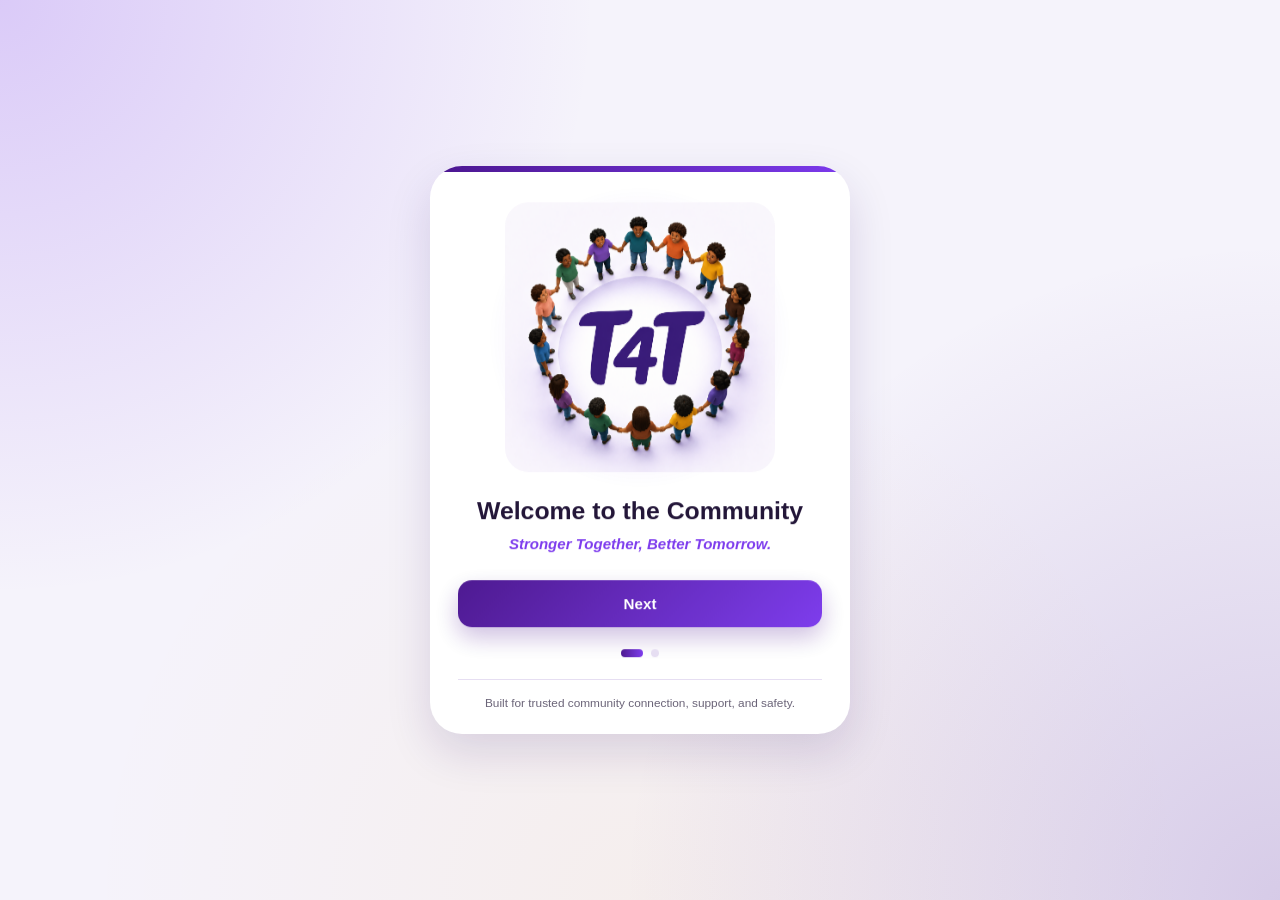
==== secta.html @ e0fe01f5 "Initial commit: Tit4Tat community portal" ====
<!DOCTYPE html>
<html lang="en">
<head>
  <meta charset="UTF-8" />
  <meta name="viewport" content="width=device-width, initial-scale=1.0" />
  <title>Tit4Tat | Community Activities</title>

  <link rel="stylesheet" href="src/css/shared.css" />

  <style>
    /* ---- ACTIVITIES PAGE STYLES ---- */

    .content-grid {
      display: grid;
      grid-template-columns: 1fr;
      gap: 22px;
    }

    /* Grid items default to min-width:auto, which lets a wide child (like
       the horizontal-scroll carousels below) force the whole column wider
       than the viewport instead of scrolling within its own bounds. */
    .content-grid > div {
      min-width: 0;
    }

    /* MY ACTIVITY (member / regular member dashboard analytics) */

    .my-stats-grid {
      display: grid;
      grid-template-columns: repeat(4, 1fr);
      gap: 16px;
      margin-bottom: 22px;
    }

    .stat-card {
      background: var(--card);
      border: 1px solid var(--border);
      border-radius: var(--radius);
      box-shadow: var(--shadow);
      padding: 18px;
    }

    .stat-card small { color: var(--muted); font-weight: 800; }
    .stat-card h3 { font-size: 1.7rem; margin: 8px 0 6px; }
    .stat-card p { color: var(--muted); font-size: 0.82rem; }

    .business-callout {
      display: flex;
      align-items: center;
      justify-content: space-between;
      gap: 14px;
      flex-wrap: wrap;
      background: linear-gradient(135deg, var(--primary-dark), var(--accent));
      color: #fff;
      border-radius: var(--radius);
      padding: 18px 20px;
      margin-bottom: 22px;
    }

    .business-callout h4 { font-size: 1rem; margin-bottom: 4px; }
    .business-callout p { color: rgba(255, 255, 255, 0.82); font-size: 0.86rem; }

    @media (max-width: 900px) {
      .my-stats-grid { grid-template-columns: repeat(2, 1fr); }
    }

    @media (max-width: 480px) {
      .my-stats-grid { grid-template-columns: 1fr; }
    }

    /* Phone-style dashboard preview carousels (Activity / Members) —
       only shown via .mobile-only, see shared.css */
    .mobile-welcome p { color: var(--muted); font-size: 0.9rem; }
    .mobile-welcome h2 { font-size: 1.3rem; font-weight: 900; }

    .mobile-carousel-header {
      display: flex;
      align-items: center;
      justify-content: space-between;
      margin-bottom: 10px;
    }

    .mobile-carousel-header h3 { font-size: 1rem; }

    .mobile-carousel-header button {
      background: transparent;
      color: var(--primary);
      font-weight: 700;
      font-size: 0.85rem;
      padding: 0;
    }

    .mobile-activity-card {
      width: 150px;
      border-radius: 16px;
      overflow: hidden;
      background: #fff;
      border: 1px solid var(--border);
      box-shadow: var(--shadow);
      cursor: pointer;
    }

    .mobile-activity-card .thumb {
      height: 80px;
      background-size: cover;
      background-position: center;
      background-color: var(--primary-light);
    }

    .mobile-activity-card .info { padding: 10px; }
    .mobile-activity-card h4 { font-size: 0.84rem; margin-bottom: 3px; line-height: 1.25; }
    .mobile-activity-card p { color: var(--muted); font-size: 0.72rem; }

    .mobile-member-card {
      width: 74px;
      text-align: center;
      cursor: pointer;
    }

    .mobile-member-card .avatar-circle {
      width: 54px;
      height: 54px;
      border-radius: 50%;
      margin: 0 auto 6px;
      background: linear-gradient(135deg, #f59e0b, #7c3aed);
      color: #fff;
      display: grid;
      place-items: center;
      font-weight: 900;
      font-size: 0.9rem;
      overflow: hidden;
    }

    .mobile-member-card span {
      font-size: 0.72rem;
      font-weight: 700;
      display: block;
      overflow: hidden;
      text-overflow: ellipsis;
      white-space: nowrap;
    }

    .section-header button {
      background: transparent;
      color: var(--primary);
      font-weight: 700;
      font-size: 0.88rem;
      padding: 0;
    }

    /* .btn-* buttons (e.g. the admin "+ New Activity" action) keep their real
       button styling even inside a .section-header, overriding the link-like
       default above. */
    .section-header .btn {
      background: var(--primary);
      color: #fff;
      font-weight: 800;
      padding: 10px 16px;
      border-radius: 12px;
    }

    .section-header .btn.btn-outline {
      background: transparent;
      color: var(--primary);
    }

    #announcementsList .announcement-item {
      border-left: 3px solid var(--accent);
      padding: 10px 14px;
      margin-bottom: 10px;
      background: var(--primary-light);
      border-radius: 0 12px 12px 0;
    }

    #announcementsList .announcement-item:last-child { margin-bottom: 0; }
    #announcementsList h4 { font-size: 0.95rem; margin-bottom: 3px; }
    #announcementsList p { color: var(--text); font-size: 0.87rem; line-height: 1.4; }
    #announcementsList small { color: var(--muted); }

    #newActivityModal label {
      display: block;
      font-weight: 800;
      font-size: 0.85rem;
      margin-bottom: 6px;
    }

    #newActivityModal input,
    #newActivityModal textarea {
      margin-top: 0;
    }

    /* Featured Activity Banner */
    .featured-activity {
      min-height: 260px;
      border-radius: 20px;
      overflow: hidden;
      position: relative;
      background:
        linear-gradient(180deg, rgba(31, 18, 53, 0.06), rgba(31, 18, 53, 0.84)),
        url("https://images.unsplash.com/photo-1559027615-cd4628902d4a?auto=format&fit=crop&w=1200&q=80");
      background-color: var(--primary-dark);
      background-size: cover;
      background-position: center;
      display: flex;
      align-items: flex-end;
      padding: 22px;
      color: #fff;
    }

    .tag {
      display: inline-flex;
      padding: 5px 10px;
      border-radius: 999px;
      background: rgba(255, 255, 255, 0.18);
      color: #fff;
      font-size: 0.76rem;
      font-weight: 800;
      margin-bottom: 10px;
      backdrop-filter: blur(6px);
    }

    .featured-activity h3 {
      font-size: 1.55rem;
      font-weight: 900;
      margin-bottom: 8px;
    }

    .activity-meta {
      display: flex;
      flex-wrap: wrap;
      gap: 10px;
      font-size: 0.86rem;
      color: rgba(255, 255, 255, 0.88);
      margin-bottom: 18px;
    }

    .btn-row {
      display: flex;
      gap: 10px;
      flex-wrap: wrap;
    }

    /* Activity List */
    .activity-list {
      display: grid;
      gap: 12px;
      margin-top: 18px;
    }

    .activity-item {
      display: grid;
      grid-template-columns: 100px 1fr auto;
      gap: 14px;
      align-items: center;
      border: 1px solid var(--border);
      background: #fff;
      padding: 12px;
      border-radius: 16px;
      cursor: pointer;
      transition: border-color 0.18s, box-shadow 0.18s, transform 0.18s;
    }

    .activity-item:hover,
    .activity-item.active {
      border-color: var(--accent);
      box-shadow: 0 6px 18px rgba(124, 58, 237, 0.12);
      transform: translateY(-1px);
    }

    .activity-thumb {
      height: 80px;
      border-radius: 12px;
      background-color: var(--primary-light);
      background-size: cover;
      background-position: center;
    }

    .activity-info h4 { margin-bottom: 5px; font-size: 0.97rem; }
    .activity-info p  { color: var(--muted); font-size: 0.84rem; line-height: 1.4; }

    .status {
      padding: 5px 10px;
      border-radius: 999px;
      font-size: 0.74rem;
      font-weight: 900;
      white-space: nowrap;
    }

    .status.going { color: #166534; background: #dcfce7; }
    .status.open  { color: var(--primary); background: var(--primary-light); }

    /* Right Detail Panel */
    .details-image {
      height: 180px;
      border-radius: 16px;
      background-size: cover;
      background-position: center;
      margin-bottom: 16px;
    }

    .details-title { margin-bottom: 10px; }
    .details-title h3 { font-size: 1.25rem; font-weight: 900; margin-bottom: 6px; }
    .details-title p  { color: var(--muted); line-height: 1.5; font-size: 0.9rem; }

    .details-list { display: grid; gap: 12px; margin: 16px 0; }

    /* Overlapping mini-avatars */
    .participants { display: flex; align-items: center; margin: 14px 0 20px; }

    .mini-avatar {
      width: 32px;
      height: 32px;
      border-radius: 50%;
      border: 2px solid #fff;
      margin-left: -8px;
      background: linear-gradient(135deg, #f59e0b, #7c3aed);
      display: grid;
      place-items: center;
      color: #fff;
      font-weight: 900;
      font-size: 0.74rem;
    }

    .mini-avatar:first-child { margin-left: 0; }

    .participant-count {
      margin-left: 9px;
      color: var(--muted);
      font-size: 0.84rem;
      font-weight: 700;
    }

    /* Reminder card */
    .reminder-card {
      margin-top: 18px;
      background: #14082f;
      color: #fff;
      border-radius: 18px;
      padding: 16px 18px;
      display: grid;
      gap: 7px;
    }

    .reminder-card small  { opacity: 0.7; font-size: 0.76rem; }
    .reminder-card strong { font-size: 0.96rem; }
    .reminder-card p      { color: rgba(255,255,255,0.72); font-size: 0.84rem; }

    /* My Activities */
    .my-activities { margin-top: 22px; }

    .mini-grid {
      display: grid;
      grid-template-columns: repeat(3, 1fr);
      gap: 14px;
    }

    .mini-card {
      background: #fff;
      border: 1px solid var(--border);
      border-radius: 16px;
      padding: 16px;
      box-shadow: var(--shadow);
      transition: box-shadow 0.18s;
    }

    .mini-card:hover  { box-shadow: var(--shadow-lg); }
    .mini-card small  { color: var(--muted); font-size: 0.78rem; }
    .mini-card h4     { margin: 7px 0 4px; font-size: 0.96rem; }

    .empty-state {
      display: none;
      padding: 28px;
      text-align: center;
      color: var(--muted);
      border: 1px dashed var(--border);
      border-radius: 16px;
      font-size: 0.9rem;
    }

    /* Page-level responsive */
    @media (max-width: 1100px) {
      .mini-grid    { grid-template-columns: repeat(2, 1fr); }
    }

    @media (max-width: 640px) {
      .activity-item { grid-template-columns: 86px 1fr; }
      .activity-item .status { grid-column: 2; width: fit-content; }
      .featured-activity { min-height: 300px; }
      .mini-grid { grid-template-columns: 1fr; }
    }

    /* ---- ACTIVITY DETAILS MODAL ---- */

    .modal-backdrop {
      display: none;
      position: fixed;
      inset: 0;
      background: rgba(15, 5, 35, 0.58);
      backdrop-filter: blur(6px);
      -webkit-backdrop-filter: blur(6px);
      z-index: 500;
      padding: 20px;
      align-items: center;
      justify-content: center;
    }

    .modal-backdrop.open {
      display: flex;
    }

    .activity-modal {
      width: min(620px, 100%);
      max-height: 90dvh;
      max-height: 90vh;
      background: #fff;
      border-radius: 24px;
      box-shadow: 0 30px 80px rgba(15, 5, 35, 0.3);
      overflow: hidden;
      display: flex;
      flex-direction: column;
      animation: modal-enter 0.28s cubic-bezier(0.34, 1.56, 0.64, 1) both;
    }

    @keyframes modal-enter {
      from { transform: translateY(24px) scale(0.96); }
      to   { transform: translateY(0)     scale(1); }
    }

    .modal-hero {
      position: relative;
      height: 220px;
      background-color: var(--primary-dark);
      background-size: cover;
      background-position: center;
      flex-shrink: 0;
    }

    .modal-hero::after {
      content: "";
      position: absolute;
      inset: 0;
      background: linear-gradient(to top, rgba(15,5,35,0.7) 0%, transparent 55%);
    }

    .modal-hero-tag {
      position: absolute;
      top: 14px;
      left: 16px;
      z-index: 2;
      display: inline-flex;
      padding: 5px 11px;
      border-radius: 999px;
      background: rgba(255,255,255,0.18);
      backdrop-filter: blur(8px);
      color: #fff;
      font-size: 0.74rem;
      font-weight: 800;
    }

    .modal-close {
      position: absolute;
      top: 12px;
      right: 14px;
      z-index: 2;
      width: 34px;
      height: 34px;
      border-radius: 50%;
      background: rgba(255,255,255,0.2);
      backdrop-filter: blur(8px);
      color: #fff;
      font-size: 1rem;
      display: grid;
      place-items: center;
      cursor: pointer;
      border: none;
      transition: background 0.18s;
    }

    .modal-close:hover { background: rgba(255,255,255,0.35); }

    .modal-hero-title {
      position: absolute;
      bottom: 14px;
      left: 16px;
      right: 16px;
      z-index: 2;
      color: #fff;
    }

    .modal-hero-title h2 {
      font-size: 1.45rem;
      font-weight: 900;
      margin-bottom: 4px;
      line-height: 1.2;
    }

    .modal-hero-title p {
      font-size: 0.84rem;
      opacity: 0.85;
    }

    .modal-body {
      padding: 22px;
      overflow-y: auto;
      flex: 1;
    }

    .modal-details-list {
      display: grid;
      gap: 12px;
      margin-bottom: 18px;
    }

    .modal-participants {
      display: flex;
      align-items: center;
      margin-bottom: 20px;
    }

    .modal-actions {
      display: grid;
      grid-template-columns: 1fr 1fr;
      gap: 10px;
    }

    .modal-reminder {
      margin-top: 16px;
      background: #14082f;
      color: #fff;
      border-radius: 16px;
      padding: 14px 16px;
      display: grid;
      gap: 6px;
    }

    .modal-reminder small  { opacity: 0.7; font-size: 0.74rem; }
    .modal-reminder strong { font-size: 0.92rem; }
    .modal-reminder p      { color: rgba(255,255,255,0.7); font-size: 0.82rem; }

    @media (max-width: 480px) {
      .activity-modal { border-radius: 20px 20px 0 0; }
      .modal-backdrop { padding: 0; align-items: flex-end; }
      .modal-actions { grid-template-columns: 1fr; }
    }
  </style>
</head>

<body>
  <!-- Mobile sidebar overlay -->
  <div class="sidebar-overlay" id="sidebarOverlay"></div>

  <div class="app-layout">
    <!-- Sidebar -->
    <aside class="sidebar">
      <div class="brand">
        <div class="brand-logo"><img src="assets/images/t4t logop.png" alt="Tit4Tat" /></div>
        <div class="brand-text">
          <h1>Tit4Tat</h1>
          <p>Community Hub</p>
        </div>
      </div>

      <div id="roleBadge" style="margin-bottom:12px;"></div>

      <nav class="nav" id="roleNav"></nav>

      <div class="sidebar-footer">
        <strong>Community Status</strong>
        <p>All systems active. 4 new activities available this week.</p>
      </div>

      <div class="sidebar-signout" id="sidebarSignout"></div>
    </aside>

    <!-- Main -->
    <main class="main">
      <!-- Topbar -->
      <header class="topbar">
        <div style="display: flex; align-items: center; gap: 12px;">
          <button class="mobile-menu-btn" id="menuBtn" aria-label="Toggle navigation menu">&#9776;</button>
          <div class="page-title">
            <h2>Community Activities</h2>
            <p>Explore, join, and keep track of what's happening in your community.</p>
          </div>
        </div>

        <div class="top-actions">
          <button class="notification" aria-label="Notifications: 3 unread">&#128276;<span>3</span></button>
          <div class="user-pill">
            <div class="avatar" id="userAvatar">A</div>
            <div>
              <strong id="userName">Alex Johnson</strong>
              <small id="userRole">Verified Member</small>
            </div>
          </div>
        </div>
      </header>

      <section class="content-grid">
        <!-- Left Content -->
        <div>
          <!-- Phone-style dashboard preview (mobile only) -->
          <section class="mobile-only mobile-welcome" style="margin-bottom: 18px;">
            <p>Welcome back,</p>
            <h2 id="mobileWelcomeName">Member</h2>
          </section>

          <section class="mobile-only" style="margin-bottom: 22px;">
            <div class="mobile-carousel-header">
              <h3>Activity</h3>
              <button onclick="scrollToList()">See All</button>
            </div>
            <div class="h-scroll" id="mobileActivityCarousel"></div>
          </section>

          <section class="mobile-only" style="margin-bottom: 22px;">
            <div class="mobile-carousel-header">
              <h3>Members</h3>
              <button onclick="window.location.href='sectc.html'">See All</button>
            </div>
            <div class="h-scroll" id="mobileMembersCarousel"></div>
          </section>

          <!-- My Activity (hidden for admins, who have their own overview dashboard) -->
          <section class="my-stats-grid" id="myStatsSection" style="display: none;">
            <div class="stat-card">
              <small>Activities Joined</small>
              <h3 id="statActivitiesJoined">0</h3>
              <p id="statUpcoming">0 upcoming across the community</p>
            </div>

            <div class="stat-card">
              <small>Reports Submitted</small>
              <h3 id="statReports">0</h3>
              <p id="statReportsBreakdown">No reports yet</p>
            </div>

            <div class="stat-card">
              <small>Unread Messages</small>
              <h3 id="statUnread">0</h3>
              <p>Waiting in your inbox</p>
            </div>

            <div class="stat-card">
              <small>Member Since</small>
              <h3 id="statMemberSince">—</h3>
              <p id="statMemberSinceRole">Community member</p>
            </div>
          </section>

          <!-- Verified-member-only business callout -->
          <div class="business-callout" id="businessCallout" style="display: none;">
            <div>
              <h4 id="businessCalloutTitle">List your business</h4>
              <p id="businessCalloutText">Let other members know what you offer.</p>
            </div>
            <button class="btn btn-light" onclick="window.location.href='sectbusiness.html'">Manage Business</button>
          </div>

          <section class="section-card" id="announcementsSection" style="margin-bottom: 22px;">
            <div class="section-header">
              <h3>Community Announcements</h3>
            </div>
            <div id="announcementsList"></div>
          </section>

          <!-- Redundant with the mobile "Activity" carousel above, so it's
               desktop-only there while staying the primary highlight on wide
               screens. -->
          <section class="section-card desktop-only">
            <div class="section-header">
              <h3>Featured Activity</h3>
              <button onclick="scrollToList()">View All</button>
            </div>

            <div class="featured-activity">
              <div>
                <span class="tag">Community Clean-Up</span>
                <h3>Clean Up Our Streets</h3>
                <div class="activity-meta">
                  <span>&#128197; Sat, May 24, 2025</span>
                  <span>&#128536; 8:00 AM - 11:00 AM</span>
                  <span>&#128205; Central Park</span>
                </div>

                <div class="btn-row">
                  <button class="btn btn-light" onclick="selectActivity(0)">View Details</button>
                  <button class="btn btn-primary" onclick="selectActivity(0); setTimeout(joinFromModal, 50);">I'm Going</button>
                </div>
              </div>
            </div>
          </section>

          <section class="section-card" style="margin-top: 22px;" id="activityListSection">
            <div class="section-header">
              <h3>All Activities</h3>
              <div style="display:flex; gap:8px;">
                <button id="newActivityBtn" class="btn btn-primary" style="display:none;" onclick="openNewActivityModal()">+ New Activity</button>
                <button>Filter</button>
              </div>
            </div>

            <div class="activity-list" id="activityList"></div>
          </section>

          <section class="my-activities">
            <div class="section-header">
              <h3>My Activities</h3>
            </div>

            <div class="mini-grid" id="myActivities"></div>
            <div class="empty-state" id="emptyState">
              You have not joined any activities yet.
            </div>
          </section>
        </div>

        <!-- Right Details Panel → now a modal (see #activityModal below) -->
      </section>
    </main>
  </div>

  <!-- Activity Details Modal -->
  <div class="modal-backdrop" id="activityModal" onclick="handleBackdropClick(event)">
    <div class="activity-modal">
      <div class="modal-hero" id="modalHero">
        <span class="modal-hero-tag" id="modalCategory">Community Clean-Up</span>
        <button class="modal-close" onclick="closeModal()" aria-label="Close">&#10005;</button>
        <div class="modal-hero-title">
          <h2 id="modalTitle">Clean Up Our Streets</h2>
          <p id="modalDescription">Let's work together to keep our community clean, safe, and beautiful.</p>
        </div>
      </div>

      <div class="modal-body">
        <div class="modal-details-list">
          <div class="detail-row">
            <div class="detail-icon">&#128197;</div>
            <div><strong>Date</strong><span id="modalDate">Sat, May 24, 2025</span></div>
          </div>
          <div class="detail-row">
            <div class="detail-icon">&#128336;</div>
            <div><strong>Time</strong><span id="modalTime">8:00 AM - 11:00 AM</span></div>
          </div>
          <div class="detail-row">
            <div class="detail-icon">&#128205;</div>
            <div><strong>Location</strong><span id="modalLocation">Central Park</span></div>
          </div>
          <div class="detail-row">
            <div class="detail-icon">&#128101;</div>
            <div><strong>Organised By</strong><span id="modalOrganizer">Tit4Tat Community Team</span></div>
          </div>
        </div>

        <strong style="font-size:0.88rem;">Participants</strong>
        <div class="modal-participants">
          <div class="mini-avatar">S</div>
          <div class="mini-avatar">J</div>
          <div class="mini-avatar">A</div>
          <div class="mini-avatar">M</div>
          <span class="participant-count" id="modalParticipants">32 going</span>
        </div>

        <div class="modal-actions">
          <button class="btn btn-primary" id="modalJoinBtn" onclick="joinFromModal()">I'm Going</button>
          <button class="btn btn-outline" onclick="addToCalendar(); closeModal();">Add to Calendar</button>
        </div>

        <div class="modal-reminder">
          <small>Upcoming Reminder</small>
          <strong id="modalReminder">Clean Up Our Streets starts in 1 hour.</strong>
          <p>You'll receive a notification before the activity begins.</p>
        </div>
      </div>
    </div>
  </div>

  <!-- New Activity Modal (admin only) -->
  <div class="modal-backdrop" id="newActivityModal">
    <div class="activity-modal" style="max-width: 540px;">
      <div class="modal-body">
        <h3 style="margin-bottom: 16px;">New Activity</h3>
        <div style="display: grid; gap: 12px;">
          <label>Title<input id="newActivityTitle" placeholder="Example: Riverbank Clean-Up" /></label>
          <label>Category<input id="newActivityCategory" placeholder="Example: Community Clean-Up" /></label>
          <div style="display: grid; grid-template-columns: 1fr 1fr; gap: 12px;">
            <label>Date<input id="newActivityDate" type="date" /></label>
            <label>Time<input id="newActivityTime" placeholder="Example: 9:00 AM - 12:00 PM" /></label>
          </div>
          <label>Location<input id="newActivityLocation" placeholder="Example: Riverside Area" /></label>
          <label>Organizer<input id="newActivityOrganizer" placeholder="Example: Tit4Tat Green Team" /></label>
          <label>Description<textarea id="newActivityDescription" placeholder="What is this activity about?"></textarea></label>
          <label>
            Cover Image (optional)
            <input id="newActivityCover" type="file" accept="image/png,image/jpeg,image/gif,image/webp" onchange="previewNewActivityCover()" />
          </label>
          <img id="newActivityCoverPreview" style="display:none; width:100%; max-height:160px; object-fit:cover; border-radius:12px; margin-top:-4px;" alt="Cover preview" />
        </div>
        <div class="modal-actions" style="margin-top: 18px;">
          <button class="btn btn-outline" onclick="closeNewActivityModal()">Cancel</button>
          <button class="btn btn-primary" onclick="submitNewActivity()">Create Activity</button>
        </div>
      </div>
    </div>
  </div>

  <div class="mobile-action-bar" id="mobileActionBar"></div>

  <div class="toast" id="toast"></div>

  <script src="src/js/apiClient.js"></script>
  <script src="src/js/localDatabase.js"></script>
  <script>
    let currentUser = null;
    let activities = [];
    let selectedActivityIndex = 0;

    const activityListEl = document.getElementById("activityList");
    const myActivitiesEl = document.getElementById("myActivities");
    const emptyStateEl = document.getElementById("emptyState");

    function bgImageStyle(image) {
      return image ? `background-image: url('${image}')` : "";
    }

    function renderActivities() {
      activityListEl.innerHTML = "";

      activities.forEach((activity, index) => {
        const item = document.createElement("div");
        item.className = `activity-item ${index === selectedActivityIndex ? "active" : ""}`;
        item.onclick = () => selectActivity(index);

        item.innerHTML = `
          <div class="activity-thumb" style="${bgImageStyle(activity.image)}"></div>
          <div class="activity-info">
            <h4>${activity.title}</h4>
            <p>${activity.category}<br>${activity.date} &bull; ${activity.time}<br>${activity.location}</p>
          </div>
          <span class="status ${activity.joined ? "going" : "open"}">
            ${activity.joined ? "Going" : "Open"}
          </span>
        `;

        activityListEl.appendChild(item);
      });
    }

    function selectActivity(index) {
      selectedActivityIndex = index;
      const activity = activities[index];

      // Populate modal
      document.getElementById("modalHero").style.backgroundImage = activity.image ? `url('${activity.image}')` : "";
      document.getElementById("modalCategory").textContent  = activity.category;
      document.getElementById("modalTitle").textContent      = activity.title;
      document.getElementById("modalDescription").textContent = activity.description;
      document.getElementById("modalDate").textContent       = activity.date;
      document.getElementById("modalTime").textContent       = activity.time;
      document.getElementById("modalLocation").textContent   = activity.location;
      document.getElementById("modalOrganizer").textContent  = activity.organizer;
      document.getElementById("modalParticipants").textContent = `${activity.participants} going`;
      document.getElementById("modalReminder").textContent   = `${activity.title} starts in 1 hour.`;

      const joinBtn = document.getElementById("modalJoinBtn");
      if (activity.joined) {
        joinBtn.textContent = "&#10003; You're Going";
        joinBtn.disabled = true;
        joinBtn.style.opacity = "0.65";
      } else {
        joinBtn.textContent = "I'm Going";
        joinBtn.disabled = false;
        joinBtn.style.opacity = "";
      }

      openModal();
      renderActivities();
    }

    async function joinActivity() {
      const activity = activities[selectedActivityIndex];
      try {
        activities[selectedActivityIndex] = await window.Tit4TatAPI.joinActivity(activity.id);
      } catch (err) {
        showToast("Could not join this activity. Please try again.");
        return;
      }

      renderActivities();
      renderMyActivities();
      showToast(`You joined "${activity.title}".`);
    }

    async function joinFromModal() {
      await joinActivity();
      // Refresh the join button state
      const joinBtn = document.getElementById("modalJoinBtn");
      joinBtn.textContent = "\u2713 You're Going";
      joinBtn.disabled = true;
      joinBtn.style.opacity = "0.65";
      document.getElementById("modalParticipants").textContent =
        `${activities[selectedActivityIndex].participants} going`;
    }

    function openModal() {
      const modal = document.getElementById("activityModal");
      modal.classList.add("open");
      document.body.style.overflow = "hidden";
    }

    function closeModal() {
      const modal = document.getElementById("activityModal");
      modal.classList.remove("open");
      document.body.style.overflow = "";
    }

    function handleBackdropClick(e) {
      if (e.target === document.getElementById("activityModal")) closeModal();
    }

    function renderMyActivities() {
      const joined = activities.filter(a => a.joined);
      myActivitiesEl.innerHTML = "";

      if (joined.length === 0) {
        emptyStateEl.style.display = "block";
        return;
      }

      emptyStateEl.style.display = "none";

      joined.forEach(activity => {
        const card = document.createElement("div");
        card.className = "mini-card";
        card.innerHTML = `
          <small>${activity.category}</small>
          <h4>${activity.title}</h4>
          <p style="color: var(--muted); font-size: 0.82rem;">${activity.date}</p>
        `;
        myActivitiesEl.appendChild(card);
      });
    }

    function addToCalendar() {
      showToast(`"${activities[selectedActivityIndex].title}" was added to your calendar.`);
    }

    function scrollToList() {
      document.getElementById("activityListSection").scrollIntoView({
        behavior: "smooth",
        block: "start"
      });
    }

    async function renderAnnouncements() {
      const el = document.getElementById("announcementsList");
      let announcements;
      try {
        announcements = await window.Tit4TatAPI.getAnnouncements();
      } catch (err) {
        document.getElementById("announcementsSection").style.display = "none";
        return;
      }

      if (announcements.length === 0) {
        document.getElementById("announcementsSection").style.display = "none";
        return;
      }

      el.innerHTML = announcements.map(a => `
        <div class="announcement-item">
          <h4>${a.title}</h4>
          <p>${a.body}</p>
          <small>${a.authorName} · ${new Date(a.createdAt).toLocaleDateString()}</small>
        </div>
      `).join("");
    }

    function openNewActivityModal() {
      document.getElementById("newActivityModal").classList.add("open");
      document.body.style.overflow = "hidden";
    }

    function closeNewActivityModal() {
      document.getElementById("newActivityModal").classList.remove("open");
      document.body.style.overflow = "";
    }

    function previewNewActivityCover() {
      const input = document.getElementById("newActivityCover");
      const preview = document.getElementById("newActivityCoverPreview");
      const file = input.files && input.files[0];

      if (!file) {
        preview.style.display = "none";
        preview.removeAttribute("src");
        return;
      }

      preview.src = URL.createObjectURL(file);
      preview.style.display = "block";
    }

    async function submitNewActivity() {
      const title = document.getElementById("newActivityTitle").value.trim();
      const category = document.getElementById("newActivityCategory").value.trim();
      const date = document.getElementById("newActivityDate").value;
      const time = document.getElementById("newActivityTime").value.trim();
      const location = document.getElementById("newActivityLocation").value.trim();
      const organizer = document.getElementById("newActivityOrganizer").value.trim();
      const description = document.getElementById("newActivityDescription").value.trim();
      const coverFile = document.getElementById("newActivityCover").files[0];

      if (!title || !category || !date || !time || !location || !organizer || !description) {
        showToast("Please fill in every field.");
        return;
      }

      let created;
      try {
        created = await window.Tit4TatAPI.createActivity({
          title, category, date, time, location, organizer, description
        });
      } catch (err) {
        showToast("Could not create the activity.");
        return;
      }

      if (coverFile) {
        try {
          created = await window.Tit4TatAPI.uploadActivityCover(created.id, coverFile);
        } catch (err) {
          showToast("Activity created, but the cover image could not be uploaded.");
        }
      }

      activities.push(created);

      closeNewActivityModal();
      ["Title", "Category", "Date", "Time", "Location", "Organizer", "Description"].forEach(field => {
        document.getElementById(`newActivity${field}`).value = "";
      });
      document.getElementById("newActivityCover").value = "";
      document.getElementById("newActivityCoverPreview").style.display = "none";

      renderActivities();
      renderMobileCarousels();
      showToast("Activity created.");
    }

    async function renderMobileCarousels() {
      document.getElementById("mobileWelcomeName").textContent = currentUser.name;

      const activityCarousel = document.getElementById("mobileActivityCarousel");
      activityCarousel.innerHTML = activities.slice(0, 6).map((a, index) => `
        <div class="mobile-activity-card" onclick="selectActivity(${index})">
          <div class="thumb" style="${bgImageStyle(a.image)}"></div>
          <div class="info">
            <h4>${a.title}</h4>
            <p>${a.date}</p>
          </div>
        </div>
      `).join("");

      let members = [];
      try {
        members = await window.Tit4TatAPI.getMembers();
      } catch (err) {
        // best-effort — the mobile members preview just stays empty
      }

      const membersCarousel = document.getElementById("mobileMembersCarousel");
      membersCarousel.innerHTML = members.slice(0, 8).map(m => `
        <div class="mobile-member-card" onclick="window.location.href='sectmemberprofile.html?id=${m.id}'">
          <div class="avatar-circle">${m.avatarUrl ? `<img src="${m.avatarUrl}" alt="${m.name}" style="width:100%;height:100%;object-fit:cover;border-radius:inherit;" />` : m.initials}</div>
          <span>${m.name.split(" ")[0]}</span>
        </div>
      `).join("");
    }

    async function renderMyStats() {
      let stats;
      try {
        stats = await window.Tit4TatAPI.getMyStats();
      } catch (err) {
        return;
      }

      document.getElementById("myStatsSection").style.display = "grid";

      document.getElementById("statActivitiesJoined").textContent = stats.activitiesJoined;
      document.getElementById("statUpcoming").textContent = `${stats.upcomingActivities} upcoming across the community`;

      document.getElementById("statReports").textContent = stats.reportsSubmitted;
      const statusEntries = Object.entries(stats.reportsByStatus || {});
      document.getElementById("statReportsBreakdown").textContent = statusEntries.length
        ? statusEntries.map(([status, count]) => `${count} ${status}`).join(" · ")
        : "No reports yet";

      document.getElementById("statUnread").textContent = stats.unreadMessages;

      const since = new Date(stats.memberSince);
      document.getElementById("statMemberSince").textContent = since.toLocaleDateString(undefined, {
        year: "numeric", month: "short"
      });
      document.getElementById("statMemberSinceRole").textContent = window.Tit4TatDB.getRoleLabel(currentUser.role);
    }

    async function renderBusinessCallout() {
      let profile;
      try {
        profile = await window.Tit4TatAPI.getMyProfile();
      } catch (err) {
        return;
      }

      const callout = document.getElementById("businessCallout");
      callout.style.display = "flex";

      if (profile.businessName) {
        document.getElementById("businessCalloutTitle").textContent = `🏪 ${profile.businessName}`;
        document.getElementById("businessCalloutText").textContent = profile.essentialWorker
          ? "Listed in the directory · marked as an essential worker."
          : "Listed in the Community Directory for other members to see.";
      } else {
        document.getElementById("businessCalloutTitle").textContent = "List your business";
        document.getElementById("businessCalloutText").textContent =
          "Add a local business or mark yourself as an essential worker so other members can see it.";
      }
    }

    function showToast(message) {
      const toast = document.getElementById("toast");
      toast.textContent = message;
      toast.classList.add("show");
      setTimeout(() => toast.classList.remove("show"), 2600);
    }

    // Mobile sidebar toggle
    document.getElementById("menuBtn").addEventListener("click", function () {
      document.body.classList.toggle("sidebar-open");
    });
    document.getElementById("sidebarOverlay").addEventListener("click", function () {
      document.body.classList.remove("sidebar-open");
    });

    // Escape key closes modal
    document.addEventListener("keydown", function (e) {
      if (e.key === "Escape") closeModal();
    });

    (async function init() {
      currentUser = await window.Tit4TatDB.getCurrentUser();
      if (!currentUser) {
        window.location.href = "sects.html";
        return;
      }

      window.Tit4TatDB.renderMenu("roleNav", "activities", currentUser);
      window.Tit4TatDB.renderMobileActionBar("mobileActionBar", currentUser);
      window.Tit4TatDB.startEmergencyAlertPolling();

      window.Tit4TatDB.renderAvatar("userAvatar", currentUser);
      document.getElementById("userName").textContent = currentUser.name;
      document.getElementById("userRole").textContent = window.Tit4TatDB.getRoleLabel(currentUser.role);

      if (window.Tit4TatDB.hasAccess(currentUser, "ADMIN")) {
        document.getElementById("newActivityBtn").style.display = "inline-flex";
      } else {
        // Dashboard analytics + business callout are member/regular-member
        // specific; admins have their own overview dashboard already.
        renderMyStats();
        if (currentUser.role === "MEMBER") {
          renderBusinessCallout();
        }
      }

      renderAnnouncements();
      activities = await window.Tit4TatAPI.getActivities();
      renderActivities();
      renderMyActivities();
      renderMobileCarousels();
    })();
  </script>
</body>
</html>
---- src/css/shared.css ----
/* ================================================================
   Tit4Tat Community Portal — Shared Stylesheet
   Included by: sects.html, secta.html, sectb.html, sectc.html, sectd.html,
   sectmessages.html, sectmemberprofile.html, sectbusiness.html, sectadmin.html,
   sectsettings.html
   ================================================================ */

@import url('https://fonts.googleapis.com/css2?family=Inter:ital,wght@0,400;0,500;0,700;0,800;0,900;1,400&display=swap');

/* ----------------------------------------------------------------
   Design Tokens
   ---------------------------------------------------------------- */
:root {
  --primary:       #4b168f;
  --primary-dark:  #2d0b5f;
  --primary-light: #efe7ff;
  --accent:        #7c3aed;
  --success:       #16a34a;
  --warning:       #f59e0b;
  --danger:        #dc2626;
  --info:          #2563eb;
  --bg:            #f5f3fb;
  --card:          #ffffff;
  --text:          #1f1235;
  --muted:         #6b6478;
  --border:        #e6def2;
  --shadow:        0 8px 24px rgba(46, 16, 101, 0.08);
  --shadow-lg:     0 20px 50px rgba(46, 16, 101, 0.14);
  --radius:        18px;
  --sidebar-w:     260px;
  --topbar-top:    16px;
}

/* ----------------------------------------------------------------
   Reset & Base
   ---------------------------------------------------------------- */
*, *::before, *::after {
  box-sizing: border-box;
  margin: 0;
  padding: 0;
}

html { scroll-behavior: smooth; }

body {
  font-family: "Inter", "Segoe UI", system-ui, Arial, sans-serif;
  background: var(--bg);
  color: var(--text);
  min-height: 100vh;
  line-height: 1.5;
  -webkit-font-smoothing: antialiased;
  -moz-osx-font-smoothing: grayscale;
}

button, input, select, textarea { font: inherit; }
button { cursor: pointer; border: none; }
a { color: inherit; text-decoration: none; }
img { max-width: 100%; display: block; }

/* ----------------------------------------------------------------
   App Shell
   ---------------------------------------------------------------- */
.app-layout {
  display: grid;
  grid-template-columns: var(--sidebar-w) 1fr;
  min-height: 100vh;
}

/* ----------------------------------------------------------------
   Sidebar
   ---------------------------------------------------------------- */
.sidebar {
  background: linear-gradient(180deg,
    var(--primary-dark)  0%,
    #361075             50%,
    var(--primary)      100%
  );
  color: #fff;
  padding: 24px 16px 24px;
  position: sticky;
  top: 0;
  height: 100vh;
  overflow-y: auto;
  display: flex;
  flex-direction: column;
  gap: 6px;
  scrollbar-width: none;
  -ms-overflow-style: none;
}
.sidebar::-webkit-scrollbar { display: none; }

.brand {
  display: flex;
  align-items: center;
  gap: 13px;
  margin-bottom: 28px;
  flex-shrink: 0;
}

.brand-logo {
  width: 46px;
  height: 46px;
  border-radius: 14px;
  background: #fff;
  color: var(--primary);
  display: grid;
  place-items: center;
  font-weight: 900;
  font-size: 1.05rem;
  letter-spacing: -0.5px;
  flex-shrink: 0;
  box-shadow: 0 6px 18px rgba(0,0,0,.18);
  overflow: hidden;
}

.brand-logo img {
  width: 100%;
  height: 100%;
  object-fit: contain;
  padding: 6px;
}

.brand-text h1 {
  font-size: 1.1rem;
  font-weight: 900;
  line-height: 1.15;
  letter-spacing: -0.3px;
}

.brand-text p {
  font-size: 0.74rem;
  opacity: 0.72;
  margin-top: 2px;
}

/* Nav links (rendered by localDatabase.js as <a> elements) */
.nav {
  display: flex;
  flex-direction: column;
  gap: 3px;
  flex: 1;
}

.nav a {
  display: flex;
  align-items: center;
  gap: 10px;
  padding: 12px 14px;
  border-radius: 13px;
  color: rgba(255, 255, 255, 0.75);
  font-size: 0.93rem;
  font-weight: 700;
  transition: background 0.18s ease, color 0.18s ease, box-shadow 0.18s ease;
  border-left: 3px solid transparent;
}

.nav a:hover {
  background: rgba(255, 255, 255, 0.11);
  color: #fff;
}

.nav a.active {
  background: rgba(255, 255, 255, 0.16);
  color: #fff;
  border-left-color: rgba(255, 255, 255, 0.65);
  box-shadow: inset 0 0 0 1px rgba(255,255,255,0.06);
}

/* Sidebar footer info card */
.sidebar-footer {
  flex-shrink: 0;
  margin-top: 20px;
  background: rgba(255, 255, 255, 0.09);
  border: 1px solid rgba(255, 255, 255, 0.1);
  padding: 14px 16px;
  border-radius: 14px;
  font-size: 0.82rem;
  line-height: 1.5;
}

.sidebar-footer strong {
  display: block;
  font-size: 0.86rem;
  margin-bottom: 5px;
  opacity: 0.95;
}

/* Sign-out row in sidebar */
.sidebar-signout {
  flex-shrink: 0;
  margin-top: 10px;
}

.sidebar-signout a {
  display: flex;
  align-items: center;
  gap: 8px;
  color: rgba(255, 255, 255, 0.55);
  font-size: 0.84rem;
  font-weight: 700;
  padding: 10px 14px;
  border-radius: 12px;
  transition: color 0.18s, background 0.18s;
}

.sidebar-signout a:hover {
  color: #fca5a5;
  background: rgba(220, 38, 38, 0.22);
}

/* ----------------------------------------------------------------
   Mobile sidebar overlay (hidden by default, shown when .sidebar-open)
   ---------------------------------------------------------------- */
.sidebar-overlay {
  display: none;
  position: fixed;
  inset: 0;
  background: rgba(15, 5, 35, 0.5);
  backdrop-filter: blur(3px);
  -webkit-backdrop-filter: blur(3px);
  z-index: 199;
  cursor: pointer;
}

/* ----------------------------------------------------------------
   Main Area
   ---------------------------------------------------------------- */
.main {
  min-width: 0;
  padding: 22px 24px 40px;
  overflow: hidden;
}

/* ----------------------------------------------------------------
   Topbar
   ---------------------------------------------------------------- */
.topbar {
  background: rgba(255, 255, 255, 0.88);
  backdrop-filter: blur(18px);
  -webkit-backdrop-filter: blur(18px);
  border: 1px solid var(--border);
  border-radius: var(--radius);
  box-shadow: var(--shadow);
  padding: 14px 20px;
  display: flex;
  align-items: center;
  justify-content: space-between;
  gap: 14px;
  margin-bottom: 22px;
  position: sticky;
  top: var(--topbar-top);
  z-index: 10;
}

.page-title h2 {
  font-size: 1.38rem;
  font-weight: 900;
  line-height: 1.2;
  letter-spacing: -0.3px;
  margin-bottom: 2px;
}

.page-title p {
  color: var(--muted);
  font-size: 0.86rem;
}

.top-actions {
  display: flex;
  align-items: center;
  gap: 10px;
  flex-shrink: 0;
}

/* Notification bell */
.notification {
  width: 40px;
  height: 40px;
  border-radius: 13px;
  background: var(--primary-light);
  color: var(--primary);
  display: grid;
  place-items: center;
  position: relative;
  font-size: 1.05rem;
  flex-shrink: 0;
  cursor: pointer;
  transition: background 0.18s;
  border: none;
}

.notification:hover { background: #e2d5ff; }

.notification span {
  position: absolute;
  top: -5px;
  right: -5px;
  background: var(--danger);
  color: #fff;
  width: 18px;
  height: 18px;
  border-radius: 50%;
  display: grid;
  place-items: center;
  font-size: 0.65rem;
  font-weight: 900;
  border: 2px solid var(--bg);
  line-height: 1;
}

/* User pill */
.user-pill {
  display: flex;
  align-items: center;
  gap: 9px;
  background: #faf8ff;
  border: 1px solid var(--border);
  padding: 6px 12px 6px 6px;
  border-radius: 999px;
  cursor: default;
  transition: background 0.18s;
  max-width: 200px;
}

.user-pill:hover { background: var(--primary-light); }

/* Avatar (initials) */
.avatar {
  width: 34px;
  height: 34px;
  border-radius: 50%;
  background: linear-gradient(135deg, #f4c38b, #8b5cf6);
  display: grid;
  place-items: center;
  color: #fff;
  font-weight: 900;
  font-size: 0.88rem;
  flex-shrink: 0;
}

.user-pill strong {
  display: block;
  font-size: 0.84rem;
  line-height: 1.2;
  white-space: nowrap;
  overflow: hidden;
  text-overflow: ellipsis;
}

.user-pill small {
  color: var(--muted);
  font-size: 0.7rem;
  white-space: nowrap;
}

/* Mobile hamburger */
.mobile-menu-btn {
  display: none;
  background: var(--primary-light);
  color: var(--primary);
  padding: 9px 11px;
  border-radius: 12px;
  font-size: 1.05rem;
  flex-shrink: 0;
  transition: background 0.18s;
  align-items: center;
  justify-content: center;
}

.mobile-menu-btn:hover { background: #e2d5ff; }

/* ----------------------------------------------------------------
   Shared Cards & Headings
   ---------------------------------------------------------------- */
.section-card {
  background: var(--card);
  border: 1px solid var(--border);
  border-radius: var(--radius);
  box-shadow: var(--shadow);
  padding: 20px;
}

.section-header {
  display: flex;
  align-items: flex-start;
  justify-content: space-between;
  gap: 14px;
  margin-bottom: 16px;
}

.section-header h3 {
  font-size: 1.08rem;
  font-weight: 900;
  line-height: 1.25;
  letter-spacing: -0.2px;
}

.section-header p {
  color: var(--muted);
  font-size: 0.84rem;
  margin-top: 3px;
  line-height: 1.4;
}

/* ----------------------------------------------------------------
   Buttons
   ---------------------------------------------------------------- */
.btn {
  display: inline-flex;
  align-items: center;
  justify-content: center;
  gap: 7px;
  padding: 10px 16px;
  border-radius: 12px;
  font-weight: 800;
  font-size: 0.9rem;
  transition: all 0.18s ease;
  border: none;
  cursor: pointer;
  white-space: nowrap;
  line-height: 1;
}

.btn-primary {
  background: var(--primary);
  color: #fff;
}
.btn-primary:hover {
  background: var(--primary-dark);
  box-shadow: 0 6px 18px rgba(75, 22, 143, 0.32);
  transform: translateY(-1px);
}

.btn-light {
  background: var(--primary-light);
  color: var(--primary);
}
.btn-light:hover {
  background: #e2d5ff;
}

.btn-outline {
  background: transparent;
  color: var(--primary);
  border: 1.5px solid currentColor;
}
.btn-outline:hover {
  background: var(--primary-light);
}

.btn-danger {
  background: var(--danger);
  color: #fff;
}
.btn-danger:hover {
  background: #b91c1c;
  box-shadow: 0 6px 18px rgba(220, 38, 38, 0.32);
  transform: translateY(-1px);
}

.btn-success {
  background: var(--success);
  color: #fff;
}
.btn-success:hover {
  background: #15803d;
}

.btn-circle {
  width: 40px;
  height: 40px;
  border-radius: 50%;
  padding: 0;
  font-size: 1rem;
}

/* ----------------------------------------------------------------
   Form Inputs (shared defaults)
   ---------------------------------------------------------------- */
input,
select,
textarea {
  width: 100%;
  border: 1px solid var(--border);
  border-radius: 12px;
  padding: 12px 14px;
  outline: none;
  color: var(--text);
  background: #fff;
  font-size: 0.94rem;
  transition: border-color 0.18s, box-shadow 0.18s;
}

input:focus,
select:focus,
textarea:focus {
  border-color: var(--accent);
  box-shadow: 0 0 0 4px rgba(124, 58, 237, 0.1);
}

textarea { resize: vertical; }

/* ----------------------------------------------------------------
   Detail Row (shared across pages)
   ---------------------------------------------------------------- */
.detail-list {
  display: grid;
  gap: 13px;
  margin-bottom: 18px;
}

.detail-row {
  display: grid;
  grid-template-columns: 36px 1fr;
  gap: 10px;
  align-items: start;
}

.detail-icon {
  width: 36px;
  height: 36px;
  border-radius: 12px;
  background: var(--primary-light);
  color: var(--primary);
  display: grid;
  place-items: center;
  flex-shrink: 0;
  font-size: 1rem;
}

.detail-row strong {
  display: block;
  font-size: 0.85rem;
  font-weight: 800;
  margin-bottom: 2px;
}

.detail-row span {
  color: var(--muted);
  font-size: 0.87rem;
  line-height: 1.45;
}

/* ----------------------------------------------------------------
   Horizontal scroll carousel (dashboard "Activity"/"Members" preview
   rows on mobile — see .mobile-only-carousel below)
   ---------------------------------------------------------------- */
.h-scroll {
  display: flex;
  gap: 12px;
  overflow-x: auto;
  scroll-snap-type: x mandatory;
  -webkit-overflow-scrolling: touch;
  scrollbar-width: none;
  -ms-overflow-style: none;
  padding-bottom: 2px;
  min-width: 0;
}
.h-scroll::-webkit-scrollbar { display: none; }
.h-scroll > * { scroll-snap-align: start; flex-shrink: 0; }

/* Content that should only appear on the phone-style mobile layout
   (e.g. dashboard preview carousels) — hidden on desktop/tablet. */
.mobile-only { display: none; }

/* Inverse of .mobile-only — content that's redundant once a mobile-only
   equivalent takes over (e.g. a desktop hero banner replaced by a carousel). */
.desktop-only { display: block; }

/* ----------------------------------------------------------------
   Mobile Action Bar — fixed Message / Report / Call quick actions,
   rendered by localDatabase.js for Member/Regular Member roles only.
   ---------------------------------------------------------------- */
.mobile-action-bar {
  display: none;
}

/* ----------------------------------------------------------------
   Toast
   ---------------------------------------------------------------- */
.toast {
  position: fixed;
  right: 22px;
  bottom: 22px;
  background: #14082f;
  color: #fff;
  padding: 13px 18px;
  border-radius: 14px;
  box-shadow: var(--shadow-lg);
  display: none;
  z-index: 9999;
  max-width: 320px;
  font-weight: 700;
  font-size: 0.88rem;
  line-height: 1.4;
  pointer-events: none;
}

.toast.show {
  display: block;
  animation: t4t-toast-in 0.24s cubic-bezier(0.34, 1.56, 0.64, 1) both;
}

@keyframes t4t-toast-in {
  from { opacity: 0; transform: translateY(12px) scale(0.96); }
  to   { opacity: 1; transform: translateY(0)   scale(1); }
}

/* ----------------------------------------------------------------
   Emergency Alert Banners (community-wide, closable)
   ---------------------------------------------------------------- */
.t4t-emergency-banners {
  position: fixed;
  top: 16px;
  left: 50%;
  transform: translateX(-50%);
  z-index: 10000;
  display: flex;
  flex-direction: column;
  gap: 10px;
  width: min(420px, calc(100vw - 32px));
}

.t4t-emergency-banner {
  display: flex;
  align-items: flex-start;
  gap: 10px;
  background: var(--danger);
  color: #fff;
  padding: 14px 14px 14px 16px;
  border-radius: 14px;
  box-shadow: var(--shadow-lg);
  font-size: 0.88rem;
  line-height: 1.4;
  animation: t4t-toast-in 0.24s cubic-bezier(0.34, 1.56, 0.64, 1) both;
}

.t4t-emergency-banner-icon {
  flex: none;
  font-size: 1.1rem;
  line-height: 1.4;
}

.t4t-emergency-banner-body {
  flex: 1;
  display: flex;
  flex-direction: column;
  gap: 3px;
}

.t4t-emergency-banner-message {
  font-weight: 700;
}

.t4t-emergency-banner-location {
  font-weight: 500;
  font-size: 0.8rem;
  color: rgba(255, 255, 255, 0.85);
}

.t4t-emergency-banner-close {
  flex: none;
  background: rgba(255, 255, 255, 0.18);
  border: none;
  color: #fff;
  width: 22px;
  height: 22px;
  border-radius: 50%;
  font-size: 0.85rem;
  line-height: 1;
  cursor: pointer;
  display: flex;
  align-items: center;
  justify-content: center;
}

.t4t-emergency-banner-close:hover {
  background: rgba(255, 255, 255, 0.32);
}

/* ----------------------------------------------------------------
   Responsive — Mobile Sidebar
   ---------------------------------------------------------------- */

/* Two-column→four-column stats helper (used on multiple pages) */
@media (max-width: 1100px) {
  .stats-grid,
  .summary-grid {
    grid-template-columns: repeat(2, 1fr);
  }

  .content-grid {
    grid-template-columns: 1fr;
  }
}

@media (max-width: 960px) {
  /* Collapse sidebar to hidden (slides in on toggle) */
  .app-layout {
    grid-template-columns: 1fr;
  }

  .sidebar {
    position: fixed;
    top: 0;
    left: 0;
    height: 100dvh;
    height: 100vh; /* fallback */
    width: var(--sidebar-w);
    transform: translateX(-110%);
    transition: transform 0.28s cubic-bezier(0.4, 0, 0.2, 1);
    z-index: 200;
  }

  .sidebar-open .sidebar {
    transform: translateX(0);
  }

  .sidebar-open .sidebar-overlay {
    display: block;
  }

  .mobile-menu-btn {
    display: inline-flex;
  }

  :root {
    --topbar-top: 10px;
  }

  /* Branded purple header on phones, matching the app's own sidebar/brand
     colors instead of the desktop's neutral frosted-glass topbar. */
  .topbar {
    background: linear-gradient(135deg, var(--primary-dark), var(--primary));
    border-color: transparent;
    box-shadow: 0 10px 24px rgba(45, 11, 95, 0.28);
  }

  .topbar .page-title h2,
  .topbar .user-pill strong {
    color: #fff;
  }

  .topbar .page-title p,
  .topbar .user-pill small {
    color: rgba(255, 255, 255, 0.72);
  }

  .topbar .mobile-menu-btn {
    background: rgba(255, 255, 255, 0.16);
    color: #fff;
  }
  .topbar .mobile-menu-btn:hover {
    background: rgba(255, 255, 255, 0.26);
  }

  .topbar .notification {
    background: rgba(255, 255, 255, 0.16);
    color: #fff;
  }
  .topbar .notification:hover {
    background: rgba(255, 255, 255, 0.26);
  }

  .topbar .user-pill {
    background: rgba(255, 255, 255, 0.14);
    border-color: rgba(255, 255, 255, 0.18);
  }
  .topbar .user-pill:hover {
    background: rgba(255, 255, 255, 0.22);
  }

  .mobile-only { display: block; }
  .desktop-only { display: none; }

  /* Fixed bottom quick-action bar (Message / Report / Call) */
  .mobile-action-bar.has-actions {
    display: grid;
    grid-template-columns: repeat(3, 1fr);
    gap: 10px;
    position: fixed;
    left: 12px;
    right: 12px;
    bottom: 12px;
    z-index: 60;
    background: #fff;
    border-radius: 20px;
    padding: 10px;
    box-shadow: 0 16px 40px rgba(20, 8, 47, 0.22);
  }

  .mobile-action-bar a {
    display: flex;
    flex-direction: column;
    align-items: center;
    justify-content: center;
    gap: 4px;
    padding: 10px 6px;
    border-radius: 14px;
    font-size: 0.72rem;
    font-weight: 800;
    color: var(--primary);
    background: var(--primary-light);
    transition: transform 0.15s ease;
  }

  .mobile-action-bar a:active {
    transform: scale(0.96);
  }

  .mobile-action-bar a .mab-icon {
    font-size: 1.2rem;
  }

  .mobile-action-bar a.mab-emergency {
    background: var(--danger);
    color: #fff;
  }

  /* Reserve room so page content and the toast never sit under the bar */
  body.has-mobile-actions .main {
    padding-bottom: 130px;
  }

  body.has-mobile-actions .toast {
    bottom: 100px;
  }
}

@media (max-width: 640px) {
  .main {
    padding: 12px 14px 32px;
  }

  .topbar {
    padding: 12px 14px;
    flex-wrap: wrap;
    top: 6px;
  }

  .top-actions {
    width: 100%;
    justify-content: flex-end;
  }

  .section-card {
    padding: 16px;
  }

  /* Collapse two-column grid to single */
  .stats-grid,
  .summary-grid {
    grid-template-columns: 1fr;
  }

  /* Hide name/role on very small screens, keep avatar visible */
  .user-pill strong,
  .user-pill small {
    display: none;
  }

  .user-pill {
    padding-right: 7px;
  }
}
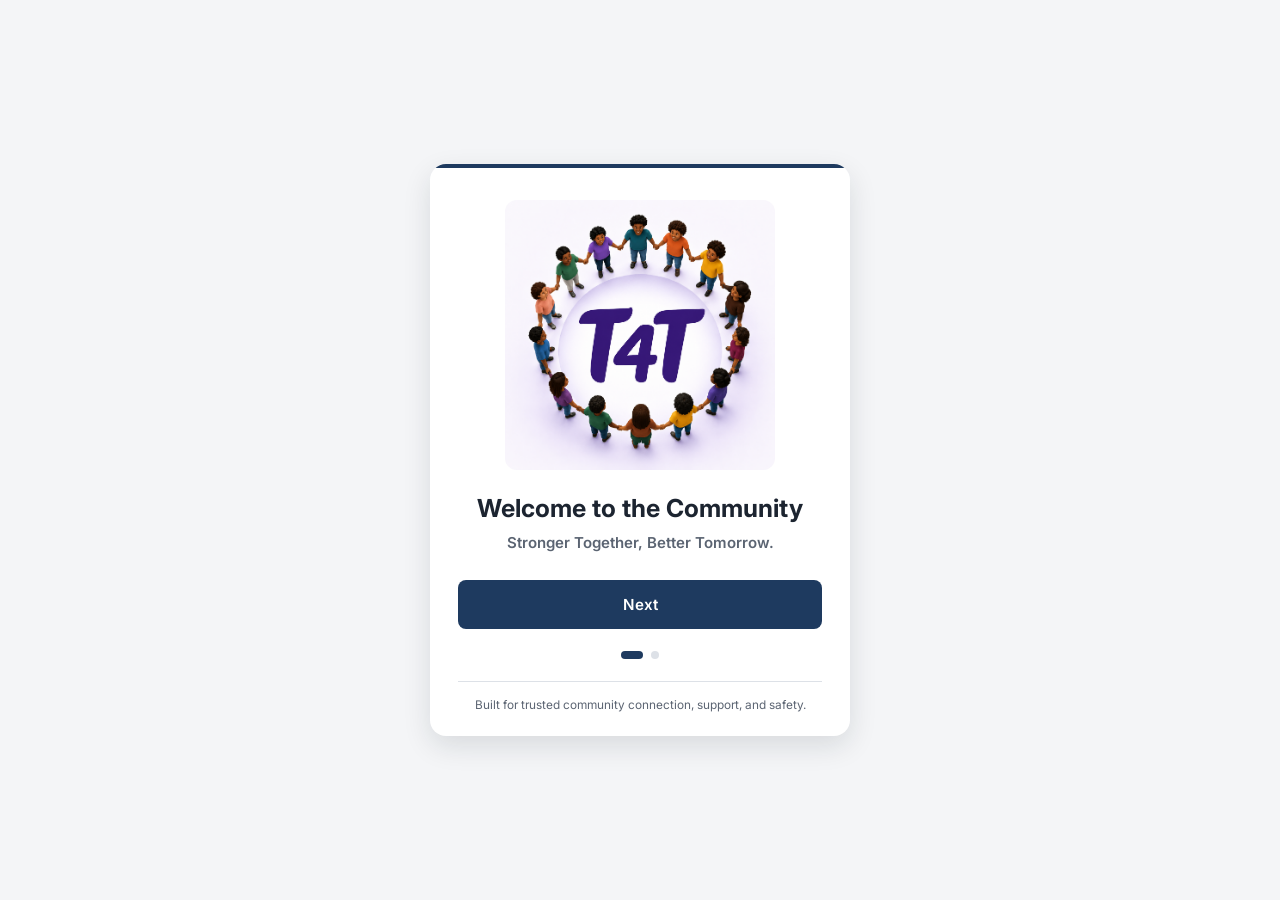
==== commit 980b6dd0: "Revamp visual design and add Super Admin, roles, MFA, and community features - Redesign the entire a" ====
--- a/secta.html
+++ b/secta.html
@@ -1,4 +1,4 @@
-<!DOCTYPE html>
+﻿<!DOCTYPE html>
 <html lang="en">
 <head>
   <meta charset="UTF-8" />
@@ -40,7 +40,7 @@
       padding: 18px;
     }
 
-    .stat-card small { color: var(--muted); font-weight: 800; }
+    .stat-card small { color: var(--muted); font-weight: 600; }
     .stat-card h3 { font-size: 1.7rem; margin: 8px 0 6px; }
     .stat-card p { color: var(--muted); font-size: 0.82rem; }
 
@@ -50,7 +50,7 @@
       justify-content: space-between;
       gap: 14px;
       flex-wrap: wrap;
-      background: linear-gradient(135deg, var(--primary-dark), var(--accent));
+      background: var(--primary-dark);
       color: #fff;
       border-radius: var(--radius);
       padding: 18px 20px;
@@ -71,7 +71,7 @@
     /* Phone-style dashboard preview carousels (Activity / Members) —
        only shown via .mobile-only, see shared.css */
     .mobile-welcome p { color: var(--muted); font-size: 0.9rem; }
-    .mobile-welcome h2 { font-size: 1.3rem; font-weight: 900; }
+    .mobile-welcome h2 { font-size: 1.3rem; font-weight: 700; }
 
     .mobile-carousel-header {
       display: flex;
@@ -92,7 +92,7 @@
 
     .mobile-activity-card {
       width: 150px;
-      border-radius: 16px;
+      border-radius: var(--radius-sm);
       overflow: hidden;
       background: #fff;
       border: 1px solid var(--border);
@@ -122,11 +122,11 @@
       height: 54px;
       border-radius: 50%;
       margin: 0 auto 6px;
-      background: linear-gradient(135deg, #f59e0b, #7c3aed);
+      background: var(--primary);
       color: #fff;
       display: grid;
       place-items: center;
-      font-weight: 900;
+      font-weight: 700;
       font-size: 0.9rem;
       overflow: hidden;
     }
@@ -154,9 +154,9 @@
     .section-header .btn {
       background: var(--primary);
       color: #fff;
-      font-weight: 800;
+      font-weight: 600;
       padding: 10px 16px;
-      border-radius: 12px;
+      border-radius: var(--radius-sm);
     }
 
     .section-header .btn.btn-outline {
@@ -169,7 +169,7 @@
       padding: 10px 14px;
       margin-bottom: 10px;
       background: var(--primary-light);
-      border-radius: 0 12px 12px 0;
+      border-radius: 0 var(--radius-sm) var(--radius-sm) 0;
     }
 
     #announcementsList .announcement-item:last-child { margin-bottom: 0; }
@@ -179,7 +179,7 @@
 
     #newActivityModal label {
       display: block;
-      font-weight: 800;
+      font-weight: 600;
       font-size: 0.85rem;
       margin-bottom: 6px;
     }
@@ -192,7 +192,7 @@
     /* Featured Activity Banner */
     .featured-activity {
       min-height: 260px;
-      border-radius: 20px;
+      border-radius: var(--radius);
       overflow: hidden;
       position: relative;
       background:
@@ -214,14 +214,14 @@
       background: rgba(255, 255, 255, 0.18);
       color: #fff;
       font-size: 0.76rem;
-      font-weight: 800;
+      font-weight: 600;
       margin-bottom: 10px;
       backdrop-filter: blur(6px);
     }
 
     .featured-activity h3 {
       font-size: 1.55rem;
-      font-weight: 900;
+      font-weight: 700;
       margin-bottom: 8px;
     }
 
@@ -255,21 +255,20 @@
       border: 1px solid var(--border);
       background: #fff;
       padding: 12px;
-      border-radius: 16px;
+      border-radius: var(--radius-sm);
       cursor: pointer;
       transition: border-color 0.18s, box-shadow 0.18s, transform 0.18s;
     }
 
     .activity-item:hover,
     .activity-item.active {
-      border-color: var(--accent);
-      box-shadow: 0 6px 18px rgba(124, 58, 237, 0.12);
-      transform: translateY(-1px);
+      border-color: var(--primary);
+      box-shadow: var(--shadow);
     }
 
     .activity-thumb {
       height: 80px;
-      border-radius: 12px;
+      border-radius: var(--radius-sm);
       background-color: var(--primary-light);
       background-size: cover;
       background-position: center;
@@ -282,7 +281,7 @@
       padding: 5px 10px;
       border-radius: 999px;
       font-size: 0.74rem;
-      font-weight: 900;
+      font-weight: 700;
       white-space: nowrap;
     }
 
@@ -292,14 +291,14 @@
     /* Right Detail Panel */
     .details-image {
       height: 180px;
-      border-radius: 16px;
+      border-radius: var(--radius-sm);
       background-size: cover;
       background-position: center;
       margin-bottom: 16px;
     }
 
     .details-title { margin-bottom: 10px; }
-    .details-title h3 { font-size: 1.25rem; font-weight: 900; margin-bottom: 6px; }
+    .details-title h3 { font-size: 1.25rem; font-weight: 700; margin-bottom: 6px; }
     .details-title p  { color: var(--muted); line-height: 1.5; font-size: 0.9rem; }
 
     .details-list { display: grid; gap: 12px; margin: 16px 0; }
@@ -313,11 +312,11 @@
       border-radius: 50%;
       border: 2px solid #fff;
       margin-left: -8px;
-      background: linear-gradient(135deg, #f59e0b, #7c3aed);
+      background: var(--primary);
       display: grid;
       place-items: center;
       color: #fff;
-      font-weight: 900;
+      font-weight: 700;
       font-size: 0.74rem;
     }
 
@@ -333,9 +332,9 @@
     /* Reminder card */
     .reminder-card {
       margin-top: 18px;
-      background: #14082f;
+      background: var(--text);
       color: #fff;
-      border-radius: 18px;
+      border-radius: var(--radius);
       padding: 16px 18px;
       display: grid;
       gap: 7px;
@@ -348,6 +347,95 @@
     /* My Activities */
     .my-activities { margin-top: 22px; }
 
+    .my-activities-layout {
+      display: grid;
+      grid-template-columns: 1fr 300px;
+      gap: 16px;
+      align-items: start;
+    }
+
+    .my-activities-list { min-width: 0; }
+
+    /* Mini calendar */
+    .mini-calendar {
+      border: 1px solid var(--border);
+      border-radius: var(--radius);
+      background: #fff;
+      padding: 14px 16px 16px;
+    }
+
+    .mini-cal-header {
+      display: flex;
+      align-items: center;
+      justify-content: space-between;
+      margin-bottom: 10px;
+      font-size: 0.9rem;
+    }
+
+    .mini-cal-nav {
+      background: var(--primary-light);
+      color: var(--primary);
+      width: 26px;
+      height: 26px;
+      border-radius: var(--radius-sm);
+      display: grid;
+      place-items: center;
+      font-size: 1rem;
+      line-height: 1;
+      border: none;
+      cursor: pointer;
+      flex-shrink: 0;
+    }
+    .mini-cal-nav:hover { background: #d7e2ec; }
+
+    .mini-cal-grid {
+      display: grid;
+      grid-template-columns: repeat(7, 1fr);
+      gap: 4px;
+    }
+
+    .mini-cal-weekday {
+      text-align: center;
+      font-size: 0.66rem;
+      font-weight: 600;
+      color: var(--muted);
+      padding-bottom: 4px;
+    }
+
+    .mini-cal-day {
+      position: relative;
+      aspect-ratio: 1;
+      display: grid;
+      place-items: center;
+      border-radius: var(--radius-sm);
+      font-size: 0.78rem;
+      color: var(--text);
+    }
+
+    .mini-cal-day.empty { visibility: hidden; }
+
+    .mini-cal-day.today {
+      border: 1px solid var(--primary);
+      font-weight: 700;
+    }
+
+    .mini-cal-day.has-activity {
+      background: var(--primary-light);
+      color: var(--primary);
+      font-weight: 700;
+      cursor: pointer;
+    }
+    .mini-cal-day.has-activity:hover { background: #d7e2ec; }
+
+    .mini-cal-dot {
+      position: absolute;
+      bottom: 3px;
+      width: 4px;
+      height: 4px;
+      border-radius: 50%;
+      background: var(--primary);
+    }
+
     .mini-grid {
       display: grid;
       grid-template-columns: repeat(3, 1fr);
@@ -357,7 +445,7 @@
     .mini-card {
       background: #fff;
       border: 1px solid var(--border);
-      border-radius: 16px;
+      border-radius: var(--radius-sm);
       padding: 16px;
       box-shadow: var(--shadow);
       transition: box-shadow 0.18s;
@@ -373,13 +461,18 @@
       text-align: center;
       color: var(--muted);
       border: 1px dashed var(--border);
-      border-radius: 16px;
+      border-radius: var(--radius-sm);
       font-size: 0.9rem;
     }
 
     /* Page-level responsive */
     @media (max-width: 1100px) {
       .mini-grid    { grid-template-columns: repeat(2, 1fr); }
+    }
+
+    @media (max-width: 900px) {
+      .my-activities-layout { grid-template-columns: 1fr; }
+      .mini-calendar { order: -1; max-width: 340px; }
     }
 
     @media (max-width: 640px) {
@@ -387,6 +480,7 @@
       .activity-item .status { grid-column: 2; width: fit-content; }
       .featured-activity { min-height: 300px; }
       .mini-grid { grid-template-columns: 1fr; }
+      .mini-calendar { max-width: none; }
     }
 
     /* ---- ACTIVITY DETAILS MODAL ---- */
@@ -413,17 +507,17 @@
       max-height: 90dvh;
       max-height: 90vh;
       background: #fff;
-      border-radius: 24px;
-      box-shadow: 0 30px 80px rgba(15, 5, 35, 0.3);
+      border-radius: var(--radius);
+      box-shadow: var(--shadow-lg);
       overflow: hidden;
       display: flex;
       flex-direction: column;
-      animation: modal-enter 0.28s cubic-bezier(0.34, 1.56, 0.64, 1) both;
+      animation: modal-enter 0.2s ease-out both;
     }
 
     @keyframes modal-enter {
-      from { transform: translateY(24px) scale(0.96); }
-      to   { transform: translateY(0)     scale(1); }
+      from { opacity: 0; transform: translateY(12px); }
+      to   { opacity: 1; transform: translateY(0); }
     }
 
     .modal-hero {
@@ -454,7 +548,7 @@
       backdrop-filter: blur(8px);
       color: #fff;
       font-size: 0.74rem;
-      font-weight: 800;
+      font-weight: 600;
     }
 
     .modal-close {
@@ -489,7 +583,7 @@
 
     .modal-hero-title h2 {
       font-size: 1.45rem;
-      font-weight: 900;
+      font-weight: 700;
       margin-bottom: 4px;
       line-height: 1.2;
     }
@@ -525,9 +619,9 @@
 
     .modal-reminder {
       margin-top: 16px;
-      background: #14082f;
+      background: var(--text);
       color: #fff;
-      border-radius: 16px;
+      border-radius: var(--radius-sm);
       padding: 14px 16px;
       display: grid;
       gap: 6px;
@@ -538,7 +632,7 @@
     .modal-reminder p      { color: rgba(255,255,255,0.7); font-size: 0.82rem; }
 
     @media (max-width: 480px) {
-      .activity-modal { border-radius: 20px 20px 0 0; }
+      .activity-modal { border-radius: var(--radius) var(--radius) 0 0; }
       .modal-backdrop { padding: 0; align-items: flex-end; }
       .modal-actions { grid-template-columns: 1fr; }
     }
@@ -678,7 +772,7 @@
                 <span class="tag">Community Clean-Up</span>
                 <h3>Clean Up Our Streets</h3>
                 <div class="activity-meta">
-                  <span>&#128197; Sat, May 24, 2025</span>
+                  <span>&#128197; Sun, May 24, 2026</span>
                   <span>&#128536; 8:00 AM - 11:00 AM</span>
                   <span>&#128205; Central Park</span>
                 </div>
@@ -708,9 +802,22 @@
               <h3>My Activities</h3>
             </div>
 
-            <div class="mini-grid" id="myActivities"></div>
-            <div class="empty-state" id="emptyState">
-              You have not joined any activities yet.
+            <div class="my-activities-layout">
+              <div class="my-activities-list">
+                <div class="mini-grid" id="myActivities"></div>
+                <div class="empty-state" id="emptyState">
+                  You have not added any activities yet.
+                </div>
+              </div>
+
+              <div class="mini-calendar" id="miniCalendar">
+                <div class="mini-cal-header">
+                  <button type="button" class="mini-cal-nav" onclick="shiftCalendarMonth(-1)" aria-label="Previous month">&lsaquo;</button>
+                  <strong id="miniCalendarLabel"></strong>
+                  <button type="button" class="mini-cal-nav" onclick="shiftCalendarMonth(1)" aria-label="Next month">&rsaquo;</button>
+                </div>
+                <div class="mini-cal-grid" id="miniCalendarGrid"></div>
+              </div>
             </div>
           </section>
         </div>
@@ -736,7 +843,7 @@
         <div class="modal-details-list">
           <div class="detail-row">
             <div class="detail-icon">&#128197;</div>
-            <div><strong>Date</strong><span id="modalDate">Sat, May 24, 2025</span></div>
+            <div><strong>Date</strong><span id="modalDate">Sun, May 24, 2026</span></div>
           </div>
           <div class="detail-row">
             <div class="detail-icon">&#128336;</div>
@@ -763,7 +870,7 @@
 
         <div class="modal-actions">
           <button class="btn btn-primary" id="modalJoinBtn" onclick="joinFromModal()">I'm Going</button>
-          <button class="btn btn-outline" onclick="addToCalendar(); closeModal();">Add to Calendar</button>
+          <button class="btn btn-outline" id="modalCalendarBtn" onclick="addToCalendar()">Add to Calendar</button>
         </div>
 
         <div class="modal-reminder">
@@ -864,7 +971,7 @@
 
       const joinBtn = document.getElementById("modalJoinBtn");
       if (activity.joined) {
-        joinBtn.textContent = "&#10003; You're Going";
+        joinBtn.textContent = "You're Going";
         joinBtn.disabled = true;
         joinBtn.style.opacity = "0.65";
       } else {
@@ -872,6 +979,7 @@
         joinBtn.disabled = false;
         joinBtn.style.opacity = "";
       }
+      updateCalendarButtonState(activity);
 
       openModal();
       renderActivities();
@@ -900,6 +1008,7 @@
       joinBtn.style.opacity = "0.65";
       document.getElementById("modalParticipants").textContent =
         `${activities[selectedActivityIndex].participants} going`;
+      updateCalendarButtonState(activities[selectedActivityIndex]);
     }
 
     function openModal() {
@@ -919,17 +1028,19 @@
     }
 
     function renderMyActivities() {
-      const joined = activities.filter(a => a.joined);
+      renderMiniCalendar();
+
+      const mine = myCalendarActivities();
       myActivitiesEl.innerHTML = "";
 
-      if (joined.length === 0) {
+      if (mine.length === 0) {
         emptyStateEl.style.display = "block";
         return;
       }
 
       emptyStateEl.style.display = "none";
 
-      joined.forEach(activity => {
+      mine.forEach(activity => {
         const card = document.createElement("div");
         card.className = "mini-card";
         card.innerHTML = `
@@ -941,8 +1052,156 @@
       });
     }
 
+    // Parses the display strings the backend sends ("Sun, May 24, 2026" /
+    // "8:00 AM - 11:00 AM") back into real Date objects so activities can be
+    // placed on the in-app mini calendar below.
+    function parseActivityDateTime(activity) {
+      const dateMatch = activity.date.match(/([A-Za-z]{3})\s+(\d{1,2}),\s*(\d{4})/);
+      if (!dateMatch) return null;
+
+      const months = { Jan:0, Feb:1, Mar:2, Apr:3, May:4, Jun:5, Jul:6, Aug:7, Sep:8, Oct:9, Nov:10, Dec:11 };
+      const month = months[dateMatch[1]];
+      const day = parseInt(dateMatch[2], 10);
+      const year = parseInt(dateMatch[3], 10);
+      if (month === undefined || Number.isNaN(day) || Number.isNaN(year)) return null;
+
+      const toHours = (h, ap) => {
+        h = parseInt(h, 10) % 12;
+        return /pm/i.test(ap) ? h + 12 : h;
+      };
+
+      const startMatch = (activity.time || "").match(/(\d{1,2}):(\d{2})\s*(AM|PM)/i);
+      if (!startMatch) {
+        return { allDay: true, start: new Date(year, month, day) };
+      }
+
+      const start = new Date(year, month, day, toHours(startMatch[1], startMatch[3]), parseInt(startMatch[2], 10));
+
+      const endMatch = (activity.time || "").match(/-\s*(\d{1,2}):(\d{2})\s*(AM|PM)/i);
+      const end = endMatch
+        ? new Date(year, month, day, toHours(endMatch[1], endMatch[3]), parseInt(endMatch[2], 10))
+        : new Date(start.getTime() + 60 * 60 * 1000);
+
+      return { allDay: false, start, end };
+    }
+
+    // ---- In-app "My Activities" calendar (no external calendar app involved) ----
+    // Activities a member explicitly adds are tracked separately from "joined"
+    // activities, per-browser, per-user, so the toggle survives a refresh.
+    let calendarActivityIds = new Set();
+
+    function calendarStorageKey() {
+      return `t4t_calendar_${currentUser.id}`;
+    }
+
+    function loadCalendarIds() {
+      try {
+        const raw = localStorage.getItem(calendarStorageKey());
+        return new Set(raw ? JSON.parse(raw) : []);
+      } catch (err) {
+        return new Set();
+      }
+    }
+
+    function saveCalendarIds() {
+      localStorage.setItem(calendarStorageKey(), JSON.stringify([...calendarActivityIds]));
+    }
+
+    // Activities that should show up in "My Activities": joined, or manually
+    // added to the mini calendar.
+    function myCalendarActivities() {
+      return activities.filter(a => a.joined || calendarActivityIds.has(a.id));
+    }
+
+    function updateCalendarButtonState(activity) {
+      const btn = document.getElementById("modalCalendarBtn");
+      if (!btn) return;
+      const inCalendar = activity.joined || calendarActivityIds.has(activity.id);
+      btn.textContent = inCalendar ? "✓ In My Activities" : "Add to Calendar";
+      btn.disabled = activity.joined;
+      btn.style.opacity = activity.joined ? "0.65" : "";
+    }
+
     function addToCalendar() {
-      showToast(`"${activities[selectedActivityIndex].title}" was added to your calendar.`);
+      const activity = activities[selectedActivityIndex];
+      if (activity.joined) return; // already permanently in My Activities
+
+      const wasAdded = calendarActivityIds.has(activity.id);
+      if (wasAdded) {
+        calendarActivityIds.delete(activity.id);
+      } else {
+        calendarActivityIds.add(activity.id);
+      }
+      saveCalendarIds();
+      updateCalendarButtonState(activity);
+      renderMyActivities();
+
+      showToast(wasAdded
+        ? `Removed "${activity.title}" from My Activities.`
+        : `Added "${activity.title}" to My Activities.`);
+    }
+
+    // ---- Mini calendar widget ----
+    let calendarViewDate = new Date();
+
+    const CAL_WEEKDAYS = ["Su", "Mo", "Tu", "We", "Th", "Fr", "Sa"];
+    const CAL_MONTHS = ["January", "February", "March", "April", "May", "June",
+      "July", "August", "September", "October", "November", "December"];
+
+    function initialCalendarViewDate() {
+      const upcoming = myCalendarActivities()
+        .map(parseActivityDateTime)
+        .filter(Boolean)
+        .sort((a, b) => a.start - b.start);
+
+      const base = upcoming.length > 0 ? upcoming[0].start : new Date();
+      return new Date(base.getFullYear(), base.getMonth(), 1);
+    }
+
+    function shiftCalendarMonth(delta) {
+      calendarViewDate = new Date(calendarViewDate.getFullYear(), calendarViewDate.getMonth() + delta, 1);
+      renderMiniCalendar();
+    }
+
+    function renderMiniCalendar() {
+      const year = calendarViewDate.getFullYear();
+      const month = calendarViewDate.getMonth();
+      const firstWeekday = new Date(year, month, 1).getDay();
+      const daysInMonth = new Date(year, month + 1, 0).getDate();
+      const today = new Date();
+
+      const dayMap = {};
+      myCalendarActivities().forEach(activity => {
+        const parsed = parseActivityDateTime(activity);
+        if (!parsed || parsed.start.getFullYear() !== year || parsed.start.getMonth() !== month) return;
+        const day = parsed.start.getDate();
+        (dayMap[day] = dayMap[day] || []).push(activities.indexOf(activity));
+      });
+
+      document.getElementById("miniCalendarLabel").textContent = `${CAL_MONTHS[month]} ${year}`;
+
+      const cells = CAL_WEEKDAYS.map(d => `<div class="mini-cal-weekday">${d}</div>`);
+
+      for (let i = 0; i < firstWeekday; i++) {
+        cells.push(`<div class="mini-cal-day empty"></div>`);
+      }
+
+      for (let day = 1; day <= daysInMonth; day++) {
+        const isToday = today.getFullYear() === year && today.getMonth() === month && today.getDate() === day;
+        const activityIndex = dayMap[day] ? dayMap[day][0] : null;
+        const classes = ["mini-cal-day"];
+        if (isToday) classes.push("today");
+        if (activityIndex !== null) classes.push("has-activity");
+
+        cells.push(`
+          <div class="${classes.join(" ")}" ${activityIndex !== null ? `onclick="selectActivity(${activityIndex})"` : ""}>
+            <span>${day}</span>
+            ${activityIndex !== null ? '<i class="mini-cal-dot"></i>' : ""}
+          </div>
+        `);
+      }
+
+      document.getElementById("miniCalendarGrid").innerHTML = cells.join("");
     }
 
     function scrollToList() {
@@ -1156,6 +1415,8 @@
         return;
       }
 
+      calendarActivityIds = loadCalendarIds();
+
       window.Tit4TatDB.renderMenu("roleNav", "activities", currentUser);
       window.Tit4TatDB.renderMobileActionBar("mobileActionBar", currentUser);
       window.Tit4TatDB.startEmergencyAlertPolling();
@@ -1170,13 +1431,14 @@
         // Dashboard analytics + business callout are member/regular-member
         // specific; admins have their own overview dashboard already.
         renderMyStats();
-        if (currentUser.role === "MEMBER") {
+        if (currentUser.role === "MEMBER" || currentUser.role === "LOCAL_BUSINESS") {
           renderBusinessCallout();
         }
       }
 
       renderAnnouncements();
       activities = await window.Tit4TatAPI.getActivities();
+      calendarViewDate = initialCalendarViewDate();
       renderActivities();
       renderMyActivities();
       renderMobileCarousels();
--- a/src/css/shared.css
+++ b/src/css/shared.css
@@ -5,28 +5,29 @@
    sectsettings.html
    ================================================================ */
 
-@import url('https://fonts.googleapis.com/css2?family=Inter:ital,wght@0,400;0,500;0,700;0,800;0,900;1,400&display=swap');
+@import url('https://fonts.googleapis.com/css2?family=Inter:ital,wght@0,400;0,500;0,600;0,700;1,400&display=swap');
 
 /* ----------------------------------------------------------------
    Design Tokens
    ---------------------------------------------------------------- */
 :root {
-  --primary:       #4b168f;
-  --primary-dark:  #2d0b5f;
-  --primary-light: #efe7ff;
-  --accent:        #7c3aed;
-  --success:       #16a34a;
-  --warning:       #f59e0b;
-  --danger:        #dc2626;
-  --info:          #2563eb;
-  --bg:            #f5f3fb;
+  --primary:       #1e3a5f;
+  --primary-dark:  #14283f;
+  --primary-light: #e7edf3;
+  --accent:        #3d6b64;
+  --success:       #2f7a4f;
+  --warning:       #b8860b;
+  --danger:        #b3261e;
+  --info:          #3568a0;
+  --bg:            #f4f5f7;
   --card:          #ffffff;
-  --text:          #1f1235;
-  --muted:         #6b6478;
-  --border:        #e6def2;
-  --shadow:        0 8px 24px rgba(46, 16, 101, 0.08);
-  --shadow-lg:     0 20px 50px rgba(46, 16, 101, 0.14);
-  --radius:        18px;
+  --text:          #1c2430;
+  --muted:         #5b6472;
+  --border:        #dde1e7;
+  --shadow:        0 2px 8px rgba(20, 30, 45, 0.06);
+  --shadow-lg:     0 10px 28px rgba(20, 30, 45, 0.12);
+  --radius:        10px;
+  --radius-sm:     8px;
   --sidebar-w:     260px;
   --topbar-top:    16px;
 }
@@ -70,11 +71,7 @@
    Sidebar
    ---------------------------------------------------------------- */
 .sidebar {
-  background: linear-gradient(180deg,
-    var(--primary-dark)  0%,
-    #361075             50%,
-    var(--primary)      100%
-  );
+  background: var(--primary-dark);
   color: #fff;
   padding: 24px 16px 24px;
   position: sticky;
@@ -100,16 +97,16 @@
 .brand-logo {
   width: 46px;
   height: 46px;
-  border-radius: 14px;
+  border-radius: var(--radius-sm);
   background: #fff;
   color: var(--primary);
   display: grid;
   place-items: center;
-  font-weight: 900;
+  font-weight: 700;
   font-size: 1.05rem;
   letter-spacing: -0.5px;
   flex-shrink: 0;
-  box-shadow: 0 6px 18px rgba(0,0,0,.18);
+  box-shadow: 0 2px 6px rgba(0,0,0,.14);
   overflow: hidden;
 }
 
@@ -122,7 +119,7 @@
 
 .brand-text h1 {
   font-size: 1.1rem;
-  font-weight: 900;
+  font-weight: 700;
   line-height: 1.15;
   letter-spacing: -0.3px;
 }
@@ -146,10 +143,10 @@
   align-items: center;
   gap: 10px;
   padding: 12px 14px;
-  border-radius: 13px;
+  border-radius: var(--radius-sm);
   color: rgba(255, 255, 255, 0.75);
   font-size: 0.93rem;
-  font-weight: 700;
+  font-weight: 600;
   transition: background 0.18s ease, color 0.18s ease, box-shadow 0.18s ease;
   border-left: 3px solid transparent;
 }
@@ -173,7 +170,7 @@
   background: rgba(255, 255, 255, 0.09);
   border: 1px solid rgba(255, 255, 255, 0.1);
   padding: 14px 16px;
-  border-radius: 14px;
+  border-radius: var(--radius-sm);
   font-size: 0.82rem;
   line-height: 1.5;
 }
@@ -197,9 +194,9 @@
   gap: 8px;
   color: rgba(255, 255, 255, 0.55);
   font-size: 0.84rem;
-  font-weight: 700;
+  font-weight: 600;
   padding: 10px 14px;
-  border-radius: 12px;
+  border-radius: var(--radius-sm);
   transition: color 0.18s, background 0.18s;
 }
 
@@ -254,7 +251,7 @@
 
 .page-title h2 {
   font-size: 1.38rem;
-  font-weight: 900;
+  font-weight: 700;
   line-height: 1.2;
   letter-spacing: -0.3px;
   margin-bottom: 2px;
@@ -276,7 +273,7 @@
 .notification {
   width: 40px;
   height: 40px;
-  border-radius: 13px;
+  border-radius: var(--radius-sm);
   background: var(--primary-light);
   color: var(--primary);
   display: grid;
@@ -303,7 +300,7 @@
   display: grid;
   place-items: center;
   font-size: 0.65rem;
-  font-weight: 900;
+  font-weight: 700;
   border: 2px solid var(--bg);
   line-height: 1;
 }
@@ -329,11 +326,11 @@
   width: 34px;
   height: 34px;
   border-radius: 50%;
-  background: linear-gradient(135deg, #f4c38b, #8b5cf6);
+  background: var(--primary);
   display: grid;
   place-items: center;
   color: #fff;
-  font-weight: 900;
+  font-weight: 700;
   font-size: 0.88rem;
   flex-shrink: 0;
 }
@@ -359,7 +356,7 @@
   background: var(--primary-light);
   color: var(--primary);
   padding: 9px 11px;
-  border-radius: 12px;
+  border-radius: var(--radius-sm);
   font-size: 1.05rem;
   flex-shrink: 0;
   transition: background 0.18s;
@@ -390,7 +387,7 @@
 
 .section-header h3 {
   font-size: 1.08rem;
-  font-weight: 900;
+  font-weight: 700;
   line-height: 1.25;
   letter-spacing: -0.2px;
 }
@@ -411,10 +408,10 @@
   justify-content: center;
   gap: 7px;
   padding: 10px 16px;
-  border-radius: 12px;
-  font-weight: 800;
+  border-radius: var(--radius-sm);
+  font-weight: 600;
   font-size: 0.9rem;
-  transition: all 0.18s ease;
+  transition: background 0.18s ease, box-shadow 0.18s ease;
   border: none;
   cursor: pointer;
   white-space: nowrap;
@@ -427,8 +424,6 @@
 }
 .btn-primary:hover {
   background: var(--primary-dark);
-  box-shadow: 0 6px 18px rgba(75, 22, 143, 0.32);
-  transform: translateY(-1px);
 }
 
 .btn-light {
@@ -436,7 +431,7 @@
   color: var(--primary);
 }
 .btn-light:hover {
-  background: #e2d5ff;
+  background: #d7e2ec;
 }
 
 .btn-outline {
@@ -453,9 +448,7 @@
   color: #fff;
 }
 .btn-danger:hover {
-  background: #b91c1c;
-  box-shadow: 0 6px 18px rgba(220, 38, 38, 0.32);
-  transform: translateY(-1px);
+  background: #8f1f19;
 }
 
 .btn-success {
@@ -463,7 +456,7 @@
   color: #fff;
 }
 .btn-success:hover {
-  background: #15803d;
+  background: #24603d;
 }
 
 .btn-circle {
@@ -482,7 +475,7 @@
 textarea {
   width: 100%;
   border: 1px solid var(--border);
-  border-radius: 12px;
+  border-radius: var(--radius-sm);
   padding: 12px 14px;
   outline: none;
   color: var(--text);
@@ -494,8 +487,8 @@
 input:focus,
 select:focus,
 textarea:focus {
-  border-color: var(--accent);
-  box-shadow: 0 0 0 4px rgba(124, 58, 237, 0.1);
+  border-color: var(--primary);
+  box-shadow: 0 0 0 3px rgba(30, 58, 95, 0.12);
 }
 
 textarea { resize: vertical; }
@@ -519,7 +512,7 @@
 .detail-icon {
   width: 36px;
   height: 36px;
-  border-radius: 12px;
+  border-radius: var(--radius-sm);
   background: var(--primary-light);
   color: var(--primary);
   display: grid;
@@ -531,7 +524,7 @@
 .detail-row strong {
   display: block;
   font-size: 0.85rem;
-  font-weight: 800;
+  font-weight: 600;
   margin-bottom: 2px;
 }
 
@@ -582,15 +575,15 @@
   position: fixed;
   right: 22px;
   bottom: 22px;
-  background: #14082f;
+  background: var(--text);
   color: #fff;
   padding: 13px 18px;
-  border-radius: 14px;
+  border-radius: var(--radius-sm);
   box-shadow: var(--shadow-lg);
   display: none;
   z-index: 9999;
   max-width: 320px;
-  font-weight: 700;
+  font-weight: 600;
   font-size: 0.88rem;
   line-height: 1.4;
   pointer-events: none;
@@ -598,12 +591,12 @@
 
 .toast.show {
   display: block;
-  animation: t4t-toast-in 0.24s cubic-bezier(0.34, 1.56, 0.64, 1) both;
+  animation: t4t-toast-in 0.18s ease-out both;
 }
 
 @keyframes t4t-toast-in {
-  from { opacity: 0; transform: translateY(12px) scale(0.96); }
-  to   { opacity: 1; transform: translateY(0)   scale(1); }
+  from { opacity: 0; transform: translateY(8px); }
+  to   { opacity: 1; transform: translateY(0); }
 }
 
 /* ----------------------------------------------------------------
@@ -628,11 +621,11 @@
   background: var(--danger);
   color: #fff;
   padding: 14px 14px 14px 16px;
-  border-radius: 14px;
+  border-radius: var(--radius-sm);
   box-shadow: var(--shadow-lg);
   font-size: 0.88rem;
   line-height: 1.4;
-  animation: t4t-toast-in 0.24s cubic-bezier(0.34, 1.56, 0.64, 1) both;
+  animation: t4t-toast-in 0.18s ease-out both;
 }
 
 .t4t-emergency-banner-icon {
@@ -728,12 +721,12 @@
     --topbar-top: 10px;
   }
 
-  /* Branded purple header on phones, matching the app's own sidebar/brand
+  /* Branded header on phones, matching the app's own sidebar/brand
      colors instead of the desktop's neutral frosted-glass topbar. */
   .topbar {
-    background: linear-gradient(135deg, var(--primary-dark), var(--primary));
+    background: var(--primary-dark);
     border-color: transparent;
-    box-shadow: 0 10px 24px rgba(45, 11, 95, 0.28);
+    box-shadow: var(--shadow);
   }
 
   .topbar .page-title h2,
@@ -784,9 +777,9 @@
     bottom: 12px;
     z-index: 60;
     background: #fff;
-    border-radius: 20px;
+    border-radius: var(--radius);
     padding: 10px;
-    box-shadow: 0 16px 40px rgba(20, 8, 47, 0.22);
+    box-shadow: var(--shadow-lg);
   }
 
   .mobile-action-bar a {
@@ -796,9 +789,9 @@
     justify-content: center;
     gap: 4px;
     padding: 10px 6px;
-    border-radius: 14px;
+    border-radius: var(--radius-sm);
     font-size: 0.72rem;
-    font-weight: 800;
+    font-weight: 600;
     color: var(--primary);
     background: var(--primary-light);
     transition: transform 0.15s ease;
